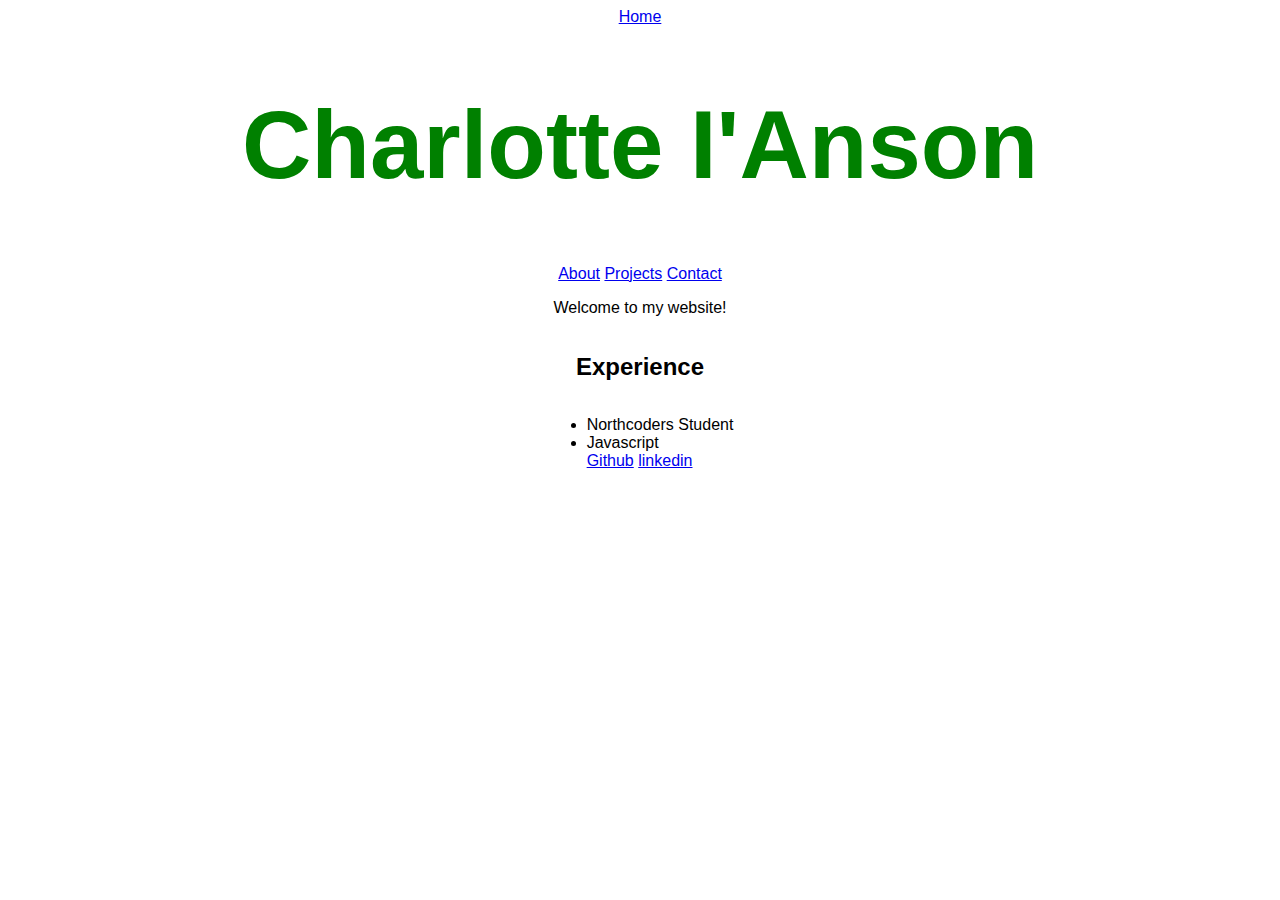
==== index.html @ a4d0a14d "added contact and projects page with links" ====
<!DOCTYPE html>
<html lang="en">
  <head>
    <meta charset="UTF-8" />
    <meta name="viewport" content="width=device-width, initial-scale=1.0" />
    <title>Charlotte I'Anson</title>
    <link rel="stylesheet" href="index.css" />
  </head>
  <body>
    <a href="index.html">Home</a>
    <h1 class="title">Charlotte I'Anson</h1>
    <nav>
      <a href="about.html">About</a>
      <a href="projects.html">Projects</a>
      <a href="contact.html">Contact</a>
    </nav>
    <p>Welcome to my website!</p>
    <h2>Experience</h2>
    <ul>
      <li>Northcoders Student</li>
      <li>Javascript</li>
      <nav>
        <a href="https://github.com/chrl0t">Github</a>
        <a href="https://www.linkedin.com/in/charlotte-ianson/">linkedin</a>
      </nav>
    </ul>
  </body>
</html>
---- index.css ----
body {
  display: flex;
  flex-direction: column;
  align-items: center;
  font-family: Helvetica;
}

.title {
  font-size: 72pt;
  color: green;
}
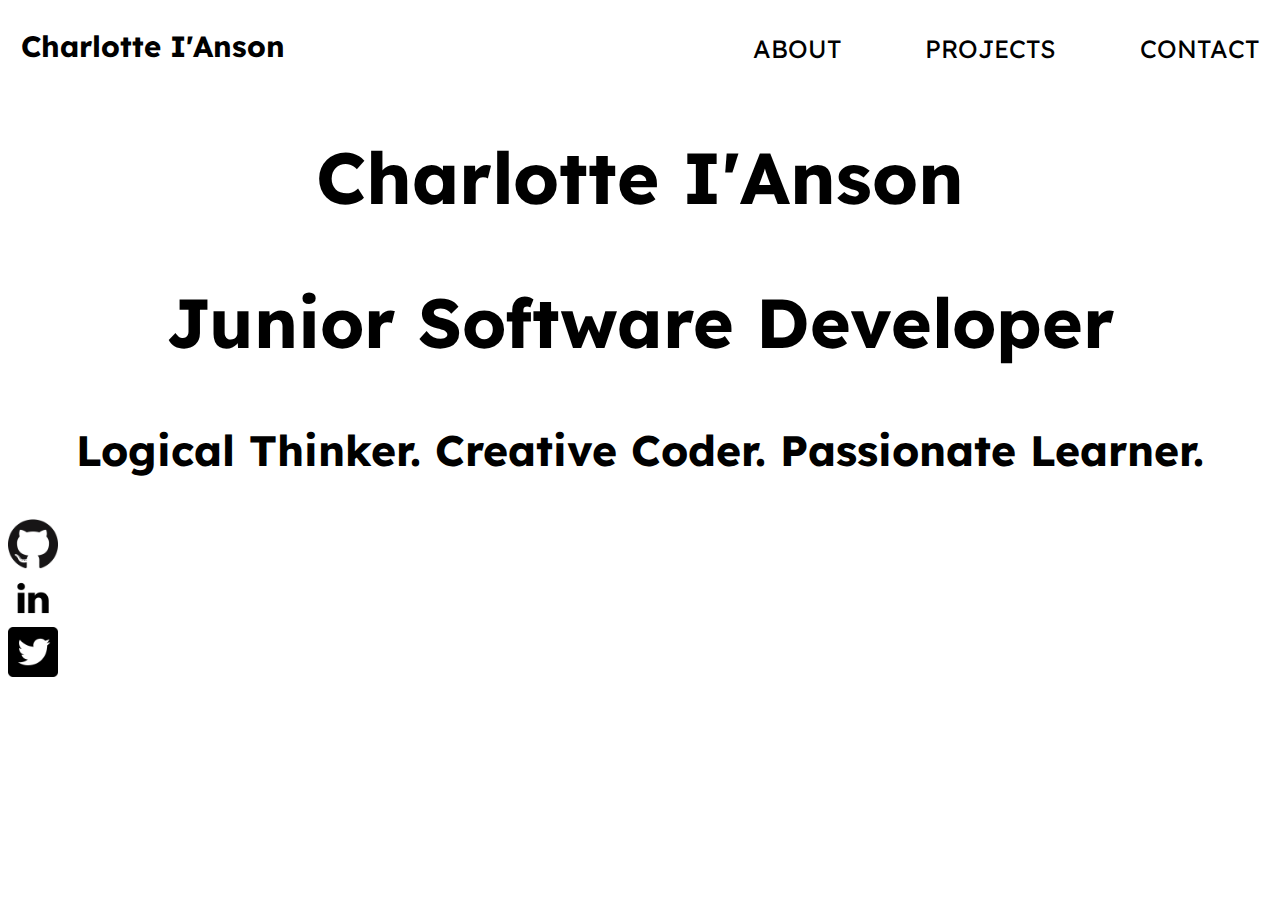
==== commit 7705b139: "added styling and nav bar" ====
--- a/index.html
+++ b/index.html
@@ -5,24 +5,65 @@
     <meta name="viewport" content="width=device-width, initial-scale=1.0" />
     <title>Charlotte I'Anson</title>
     <link rel="stylesheet" href="index.css" />
+    <link rel="preconnect" href="https://fonts.gstatic.com" />
+    <link
+      href="https://fonts.googleapis.com/css2?family=Lexend+Deca&display=swap"
+      rel="stylesheet"
+    />
   </head>
   <body>
-    <a href="index.html">Home</a>
-    <h1 class="title">Charlotte I'Anson</h1>
-    <nav>
-      <a href="about.html">About</a>
-      <a href="projects.html">Projects</a>
-      <a href="contact.html">Contact</a>
-    </nav>
-    <p>Welcome to my website!</p>
-    <h2>Experience</h2>
+    <header>
+      <div class="container">
+        <h1 class="title">Charlotte I'Anson</h1>
+        <nav class="nav">
+          <ul>
+            <li><a href="about.html">About</a></li>
+            <li><a href="projects.html">Projects</a></li>
+            <li><a href="contact.html">Contact</a></li>
+          </ul>
+        </nav>
+      </div>
+    </header>
+    <h1 class="name">Charlotte I'Anson</h1>
+    <h2 class="job-title">Junior Software Developer</h2>
+    <h3 class="tagline">
+      Logical Thinker. Creative Coder. Passionate Learner.
+    </h3>
     <ul>
-      <li>Northcoders Student</li>
-      <li>Javascript</li>
-      <nav>
-        <a href="https://github.com/chrl0t">Github</a>
-        <a href="https://www.linkedin.com/in/charlotte-ianson/">linkedin</a>
-      </nav>
+      <links>
+        <ul>
+          <li>
+            <a class="links" href="https://github.com/chrl0t" target="_blank"
+              ><img
+                src="./images/github-logo.png"
+                alt="Github"
+                width="50"
+                height="50"
+            /></a>
+          </li>
+          <li>
+            <a
+              class="links"
+              href="https://www.linkedin.com/in/charlotte-ianson/"
+              target="_blank"
+              ><img
+                src="./images/linkedin-logo.png"
+                alt="LinkedIn"
+                width="50"
+                height="50"
+            /></a>
+          </li>
+          <li>
+            <a class="links" href="https://twitter.com/chrl0t" target="_blank"
+              ><img
+                src="./images/twitter-logo.png"
+                alt="Twitter"
+                width="50"
+                height="50"
+            /></a>
+          </li>
+        </ul>
+      </links>
     </ul>
   </body>
 </html>
--- a/index.css
+++ b/index.css
@@ -1,11 +1,87 @@
 body {
-  display: flex;
-  flex-direction: column;
-  align-items: center;
-  font-family: Helvetica;
+  font-family: 'Lexend Deca', sans-serif;
 }
 
 .title {
-  font-size: 72pt;
-  color: green;
+  font-size: 22pt;
+  float: left;
 }
+
+.job-title {
+  font-size: 52pt;
+  text-align: center;
+}
+
+.tagline {
+  font-size: 32pt;
+  text-align: center;
+}
+
+.name {
+  font-size: 72px;
+  text-align: center;
+}
+
+.container {
+  width: 98%;
+  margin: 0 auto;
+}
+
+header {
+  background: white;
+}
+
+header::after {
+  content: '';
+  display: table;
+  clear: both;
+}
+
+.links {
+  color: black;
+  text-transform: uppercase;
+  text-decoration: none;
+}
+
+nav {
+  float: right;
+}
+
+ul {
+  margin: 0;
+  padding: 0;
+  list-style: none;
+}
+
+nav li {
+  display: inline-block;
+  margin-left: 80px;
+  padding-top: 25px;
+  position: relative;
+}
+
+nav ul li a {
+  color: black;
+  text-decoration: none;
+  text-transform: uppercase;
+  font-size: 25px;
+}
+
+nav a:hover {
+  color: rgb(170, 0, 0);
+}
+
+nav a:before {
+  content: '';
+  display: block;
+  height: 5px;
+  width: 0%;
+  background-color: white;
+  position: absolute;
+  top: 35px;
+  transition: all ease-in-out 250ms;
+}
+
+nav a:hover::before {
+  width: 100%;
+}
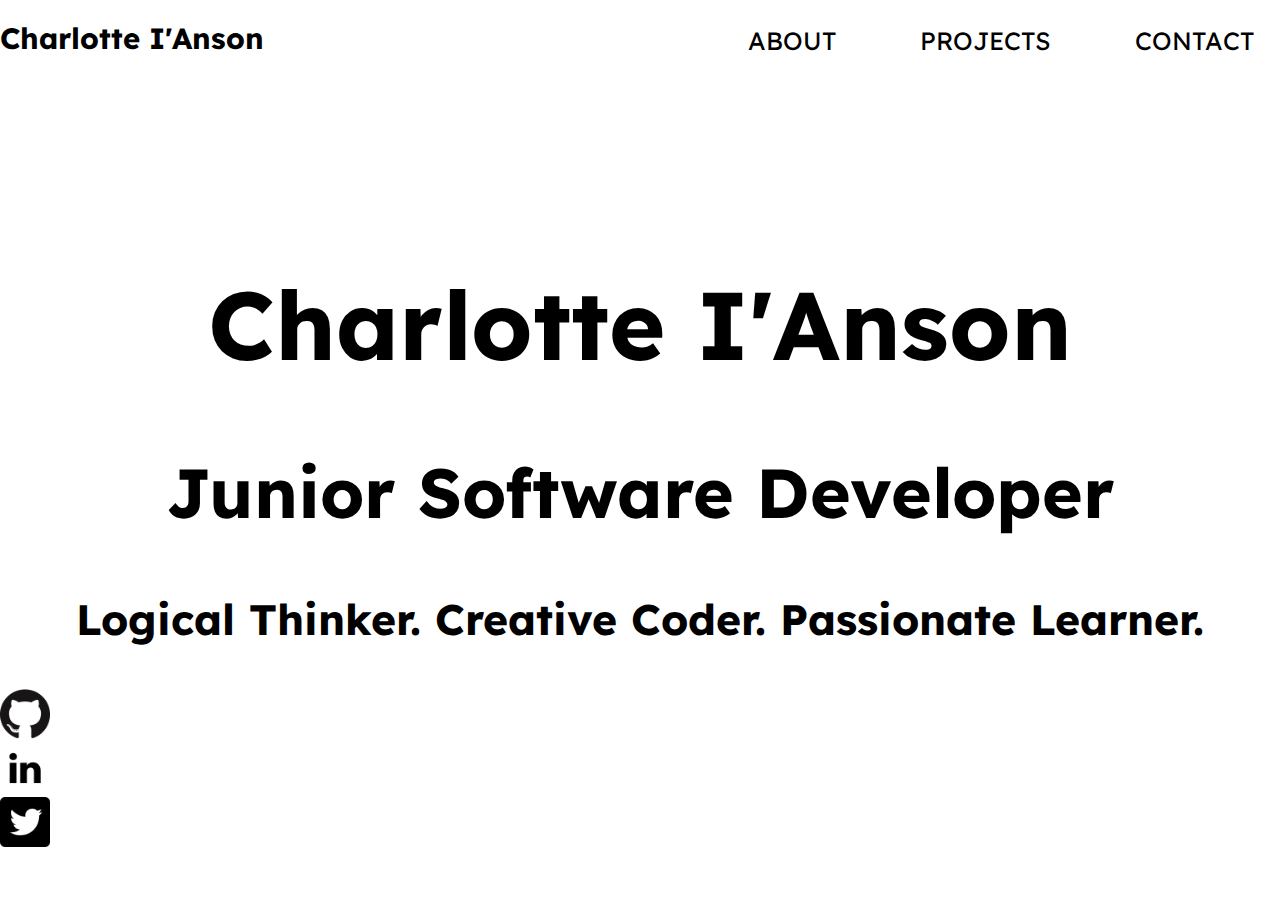
==== commit 37fe0e39: "made minor changes" ====
--- a/index.html
+++ b/index.html
@@ -2,8 +2,8 @@
 <html lang="en">
   <head>
     <meta charset="UTF-8" />
-    <meta name="viewport" content="width=device-width, initial-scale=1.0" />
-    <title>Charlotte I'Anson</title>
+    <meta name="viewport" content="width=device-width, initial-scale=1" />
+    <title>Charlotte I'Anson | Junior Software Developer</title>
     <link rel="stylesheet" href="index.css" />
     <link rel="preconnect" href="https://fonts.gstatic.com" />
     <link
@@ -11,29 +11,34 @@
       rel="stylesheet"
     />
   </head>
+
   <body>
-    <header>
-      <div class="container">
-        <h1 class="title">Charlotte I'Anson</h1>
-        <nav class="nav">
-          <ul>
-            <li><a href="about.html">About</a></li>
-            <li><a href="projects.html">Projects</a></li>
-            <li><a href="contact.html">Contact</a></li>
-          </ul>
-        </nav>
+    <div class="page">
+      <header>
+        <div class="container">
+          <h1 class="title">Charlotte I'Anson</h1>
+          <nav class="nav">
+            <ul>
+              <li><a href="about.html">About</a></li>
+              <li><a href="projects.html">Projects</a></li>
+              <li><a href="contact.html">Contact</a></li>
+            </ul>
+          </nav>
+        </div>
+      </header>
+
+      <div class="info">
+        <h1 class="name">Charlotte I'Anson</h1>
+        <h2 class="job-title">Junior Software Developer</h2>
+        <h3 class="tagline">
+          Logical Thinker. Creative Coder. Passionate Learner.
+        </h3>
       </div>
-    </header>
-    <h1 class="name">Charlotte I'Anson</h1>
-    <h2 class="job-title">Junior Software Developer</h2>
-    <h3 class="tagline">
-      Logical Thinker. Creative Coder. Passionate Learner.
-    </h3>
-    <ul>
-      <links>
+
+      <div class="links">
         <ul>
           <li>
-            <a class="links" href="https://github.com/chrl0t" target="_blank"
+            <a href="https://github.com/chrl0t" target="_blank"
               ><img
                 src="./images/github-logo.png"
                 alt="Github"
@@ -43,7 +48,6 @@
           </li>
           <li>
             <a
-              class="links"
               href="https://www.linkedin.com/in/charlotte-ianson/"
               target="_blank"
               ><img
@@ -54,7 +58,7 @@
             /></a>
           </li>
           <li>
-            <a class="links" href="https://twitter.com/chrl0t" target="_blank"
+            <a href="https://twitter.com/chrl0t" target="_blank"
               ><img
                 src="./images/twitter-logo.png"
                 alt="Twitter"
@@ -63,7 +67,7 @@
             /></a>
           </li>
         </ul>
-      </links>
-    </ul>
+      </div>
+    </div>
   </body>
 </html>
--- a/index.css
+++ b/index.css
@@ -1,30 +1,25 @@
+html,
+body {
+  width: 100%;
+  height: 100%;
+}
+
 body {
   font-family: 'Lexend Deca', sans-serif;
+  margin: 0;
+  padding: 0;
 }
 
-.title {
-  font-size: 22pt;
-  float: left;
-}
-
-.job-title {
-  font-size: 52pt;
-  text-align: center;
-}
-
-.tagline {
-  font-size: 32pt;
-  text-align: center;
-}
-
-.name {
-  font-size: 72px;
-  text-align: center;
+.wrapper {
+  width: 100%;
+  height: 100%;
+  min-width: 1000px;
+  min-height: 1000px;
 }
 
 .container {
   width: 98%;
-  margin: 0 auto;
+  height: 200px;
 }
 
 header {
@@ -35,12 +30,6 @@
   content: '';
   display: table;
   clear: both;
-}
-
-.links {
-  color: black;
-  text-transform: uppercase;
-  text-decoration: none;
 }
 
 nav {
@@ -78,10 +67,40 @@
   width: 0%;
   background-color: white;
   position: absolute;
-  top: 35px;
+  top: 38px;
   transition: all ease-in-out 250ms;
 }
 
 nav a:hover::before {
   width: 100%;
 }
+
+.info {
+  width: 100%;
+  height: 50%;
+}
+
+.title {
+  font-size: 22pt;
+  float: left;
+}
+
+.job-title {
+  font-size: 52pt;
+  text-align: center;
+}
+
+.tagline {
+  font-size: 32pt;
+  text-align: center;
+}
+
+.name {
+  font-size: 72pt;
+  text-align: center;
+}
+
+.links {
+  width: 100%;
+  height: 25%;
+}
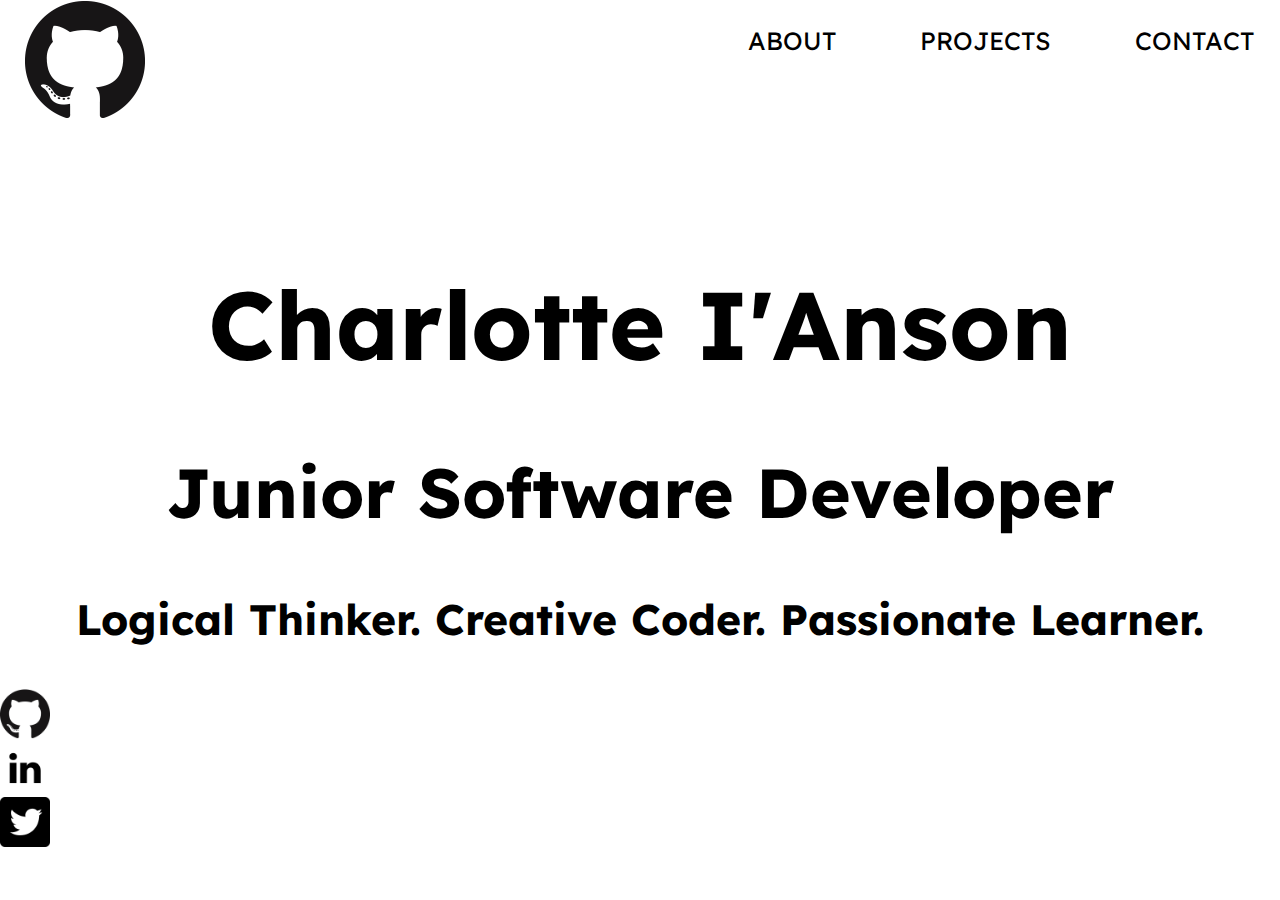
==== commit e1afc654: "added github logo in nav bar where my own will be added" ====
--- a/index.html
+++ b/index.html
@@ -4,6 +4,10 @@
     <meta charset="UTF-8" />
     <meta name="viewport" content="width=device-width, initial-scale=1" />
     <title>Charlotte I'Anson | Junior Software Developer</title>
+    <meta
+      name="description"
+      content="Charlotte I'Anson is a Full Stack Junior Software Developer"
+    />
     <link rel="stylesheet" href="index.css" />
     <link rel="preconnect" href="https://fonts.gstatic.com" />
     <link
@@ -16,7 +20,12 @@
     <div class="page">
       <header>
         <div class="container">
-          <h1 class="title">Charlotte I'Anson</h1>
+          <img
+            class="logo"
+            src="/images/github-logo.png"
+            alt="logo"
+            class="logo"
+          />
           <nav class="nav">
             <ul>
               <li><a href="about.html">About</a></li>
--- a/index.css
+++ b/index.css
@@ -30,6 +30,10 @@
   content: '';
   display: table;
   clear: both;
+}
+
+.logo {
+  padding-left: 25px;
 }
 
 nav {
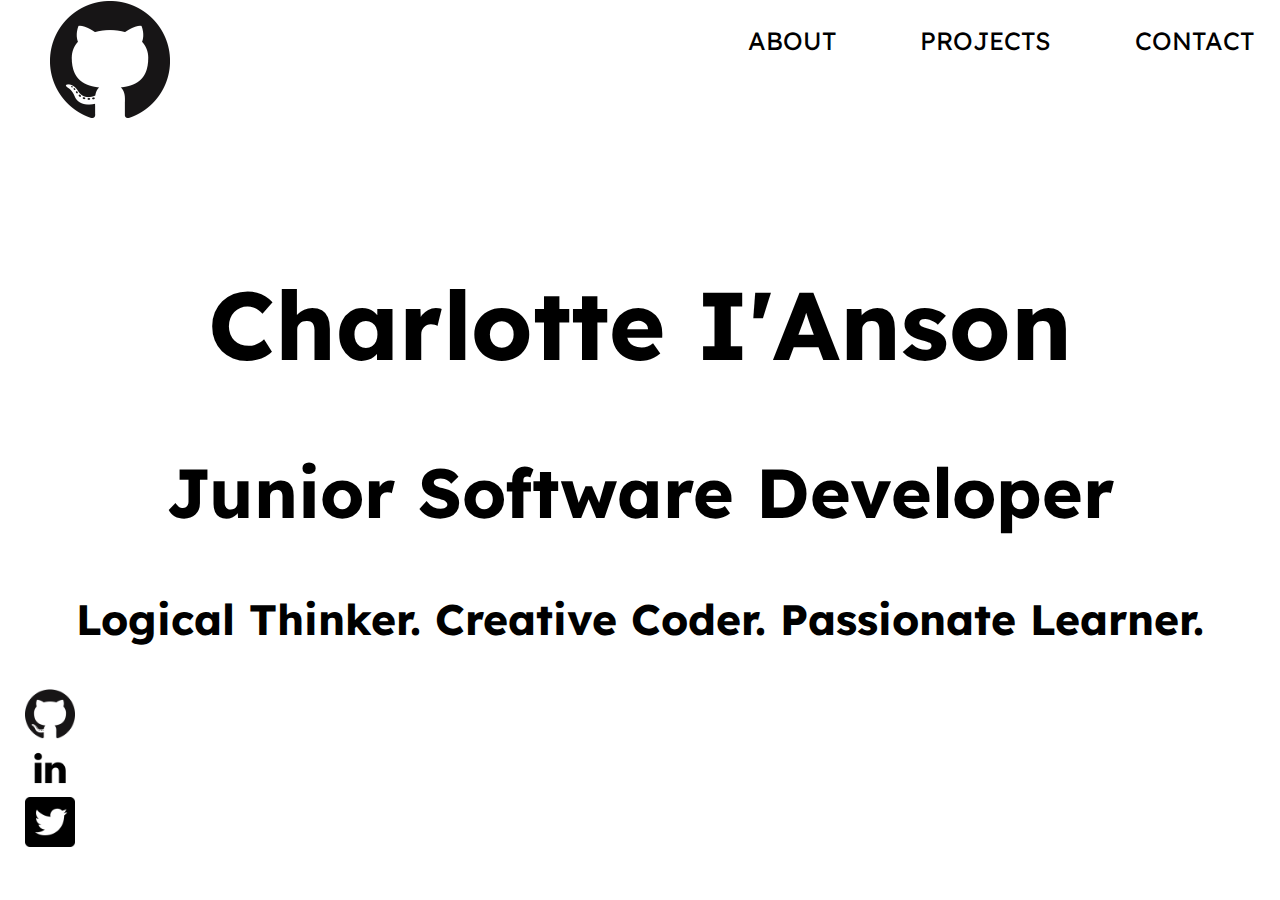
==== commit 20cf1464: "added navigation bar to about projects contact page" ====
--- a/index.html
+++ b/index.html
@@ -20,12 +20,14 @@
     <div class="page">
       <header>
         <div class="container">
-          <img
-            class="logo"
-            src="/images/github-logo.png"
-            alt="logo"
-            class="logo"
-          />
+          <a class="logo" href="index.html"
+            ><img
+              class="logo"
+              src="/images/github-logo.png"
+              alt="logo"
+              class="logo"
+          /></a>
+
           <nav class="nav">
             <ul>
               <li><a href="about.html">About</a></li>
--- a/index.css
+++ b/index.css
@@ -106,5 +106,6 @@
 
 .links {
   width: 100%;
-  height: 25%;
+  height: 180px;
+  padding-left: 25px;
 }
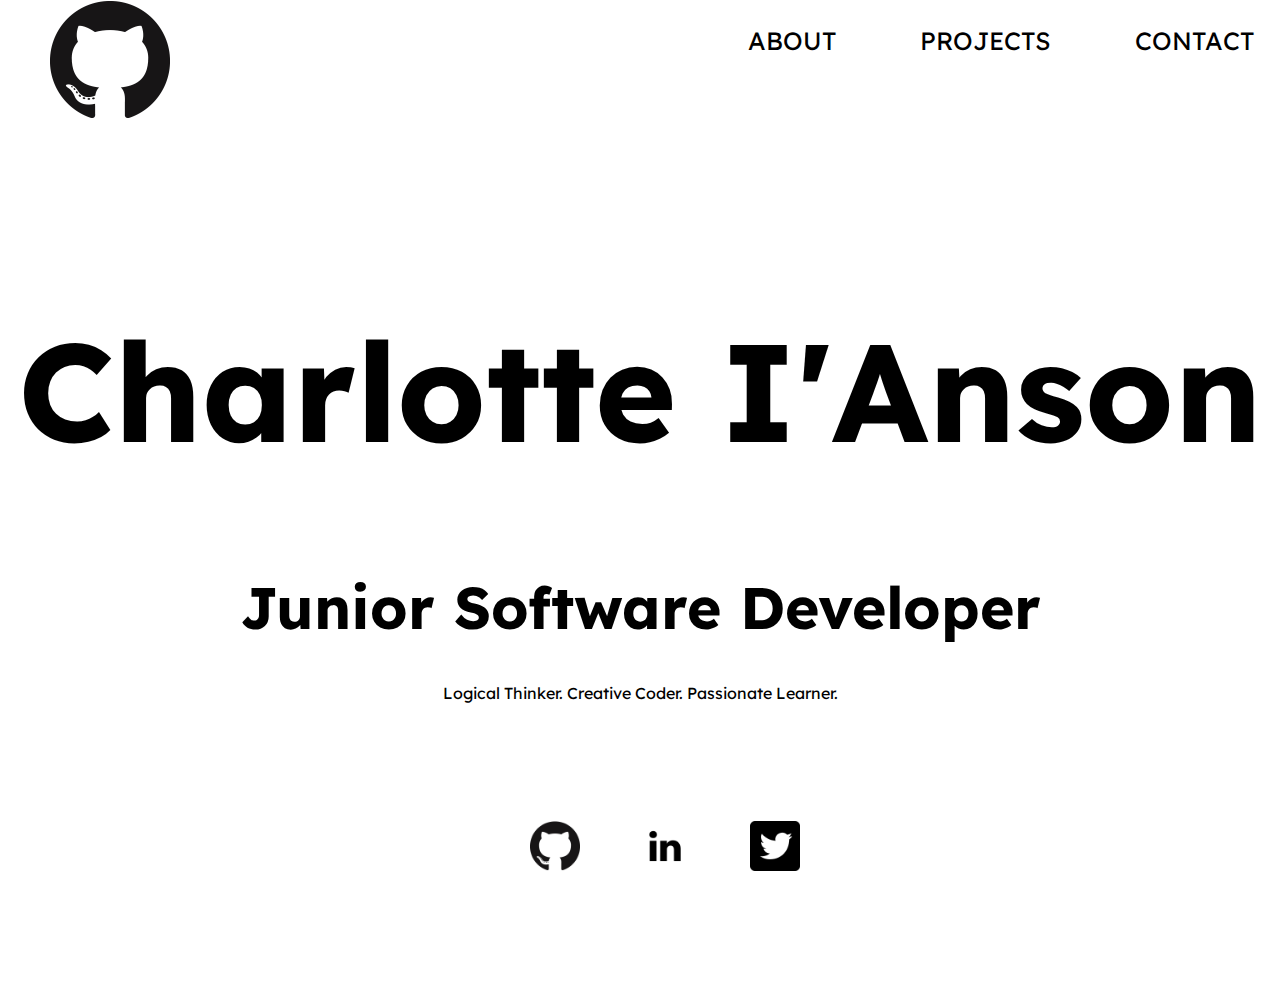
==== commit 900f7fb8: "tidying things up" ====
--- a/index.html
+++ b/index.html
@@ -38,47 +38,55 @@
         </div>
       </header>
 
-      <div class="info">
-        <h1 class="name">Charlotte I'Anson</h1>
-        <h2 class="job-title">Junior Software Developer</h2>
-        <h3 class="tagline">
+      <div class="main-text">
+        <div class="name">
+          <h1>Charlotte I'Anson</h1>
+        </div>
+        <div class="job-title">
+          <h1>Junior Software Developer</h1>
+        </div>
+        <div class="tagline">
           Logical Thinker. Creative Coder. Passionate Learner.
-        </h3>
+        </div>
       </div>
 
-      <div class="links">
-        <ul>
-          <li>
-            <a href="https://github.com/chrl0t" target="_blank"
-              ><img
-                src="./images/github-logo.png"
-                alt="Github"
-                width="50"
-                height="50"
-            /></a>
-          </li>
-          <li>
-            <a
-              href="https://www.linkedin.com/in/charlotte-ianson/"
-              target="_blank"
-              ><img
-                src="./images/linkedin-logo.png"
-                alt="LinkedIn"
-                width="50"
-                height="50"
-            /></a>
-          </li>
-          <li>
-            <a href="https://twitter.com/chrl0t" target="_blank"
-              ><img
-                src="./images/twitter-logo.png"
-                alt="Twitter"
-                width="50"
-                height="50"
-            /></a>
-          </li>
-        </ul>
-      </div>
+      <footer>
+        <div class="footer">
+          <h1>
+            <ul>
+              <li>
+                <a href="https://github.com/chrl0t" target="_blank"
+                  ><img
+                    src="./images/github-logo.png"
+                    alt="Github"
+                    width="50"
+                    height="50"
+                /></a>
+              </li>
+              <li>
+                <a
+                  href="https://www.linkedin.com/in/charlotte-ianson/"
+                  target="_blank"
+                  ><img
+                    src="./images/linkedin-logo.png"
+                    alt="LinkedIn"
+                    width="50"
+                    height="50"
+                /></a>
+              </li>
+              <li>
+                <a href="https://twitter.com/chrl0t" target="_blank"
+                  ><img
+                    src="./images/twitter-logo.png"
+                    alt="Twitter"
+                    width="50"
+                    height="50"
+                /></a>
+              </li>
+            </ul>
+          </h1>
+        </div>
+      </footer>
     </div>
   </body>
 </html>
--- a/index.css
+++ b/index.css
@@ -8,6 +8,7 @@
   font-family: 'Lexend Deca', sans-serif;
   margin: 0;
   padding: 0;
+  height: 1000px;
 }
 
 .wrapper {
@@ -23,7 +24,8 @@
 }
 
 header {
-  background: white;
+  margin-bottom: 20px;
+  padding-bottom: 10px;
 }
 
 header::after {
@@ -90,18 +92,22 @@
 }
 
 .job-title {
-  font-size: 52pt;
+  font-size: 22pt;
   text-align: center;
+  position: relative;
 }
 
 .tagline {
-  font-size: 32pt;
+  font-size: 12pt;
   text-align: center;
+  position: relative;
 }
 
 .name {
-  font-size: 72pt;
+  font-size: 52pt;
   text-align: center;
+  padding-top: 0pt;
+  position: relative;
 }
 
 .links {
@@ -109,3 +115,20 @@
   height: 180px;
   padding-left: 25px;
 }
+
+.footer {
+  position: fixed;
+  left: 0;
+  bottom: 0;
+  width: 100%;
+  background-color: white;
+  color: black;
+  text-align: center;
+}
+
+footer li {
+  display: inline-block;
+  margin-left: 50px;
+  padding-top: 25px;
+  position: relative;
+}
